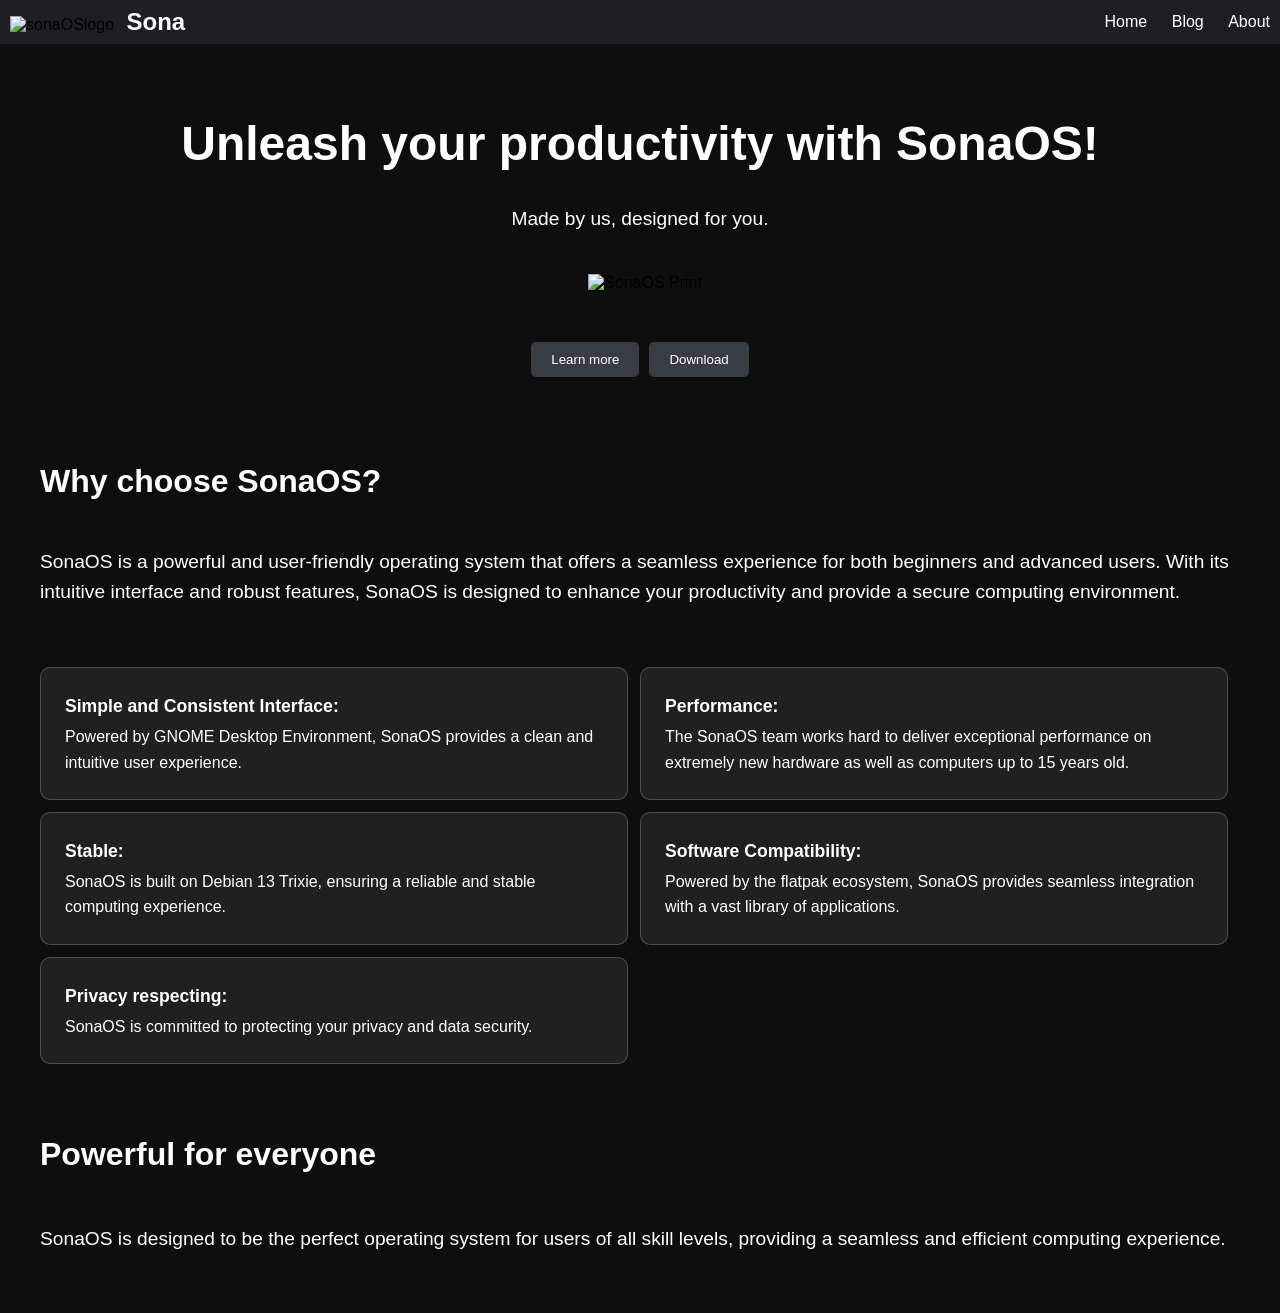
==== index.html @ b45c2bbd "Add files via upload" ====
<!DOCTYPE html>
<html lang="pt-BR">
    <head>
        <title>SonaOS</title>
        <meta charset="UTF-8">
        <meta name="viewport" content="width=device-width, initial-scale=1.0">
        <link rel="icon" href="imgs/sonaOStitle.png" type="image/png">
        <link rel="stylesheet" href="SonaOS.css">
    </head>
    <body>
        <header class="navbar">
            <div class="logo">
                <img src="imgs/sonaOStitle.png" alt="sonaOSlogo" width="32" height="32">
                <span>Sona</span>
            </div>
            <nav class="menu">
                <a href="#">Home</a>
                <a href="#">Blog</a>
                <a href="#">About</a>
            </nav>
        </header>
        <h1>Unleash your productivity with SonaOS!</h1>
        <p class="centered">Made by us, designed for you.</p>
        <div>
            <img src="imgs/sonaOSprint.png" alt="SonaOS Print" width="1280" height="720">
        </div>
        <div class="button-container">
            <button>Learn more</button>
            <button>Download</button>
        </div>
        <div>
            <h2>Why choose SonaOS?</h2>
            <p>SonaOS is a powerful and user-friendly operating system that offers a seamless experience for both beginners and advanced users. With its intuitive interface and robust features, SonaOS is designed to enhance your productivity and provide a secure computing environment.</p>
            <ul>
                <li><strong>Simple and Consistent Interface:</strong> Powered by GNOME Desktop Environment, SonaOS provides a clean and intuitive user experience.</li>
                <li><strong>Performance:</strong> The SonaOS team works hard to deliver exceptional performance on extremely new hardware as well as computers up to 15 years old.</li>
                <li><strong>Stable:</strong> SonaOS is built on Debian 13 Trixie, ensuring a reliable and stable computing experience.</li>
                <li><strong>Software Compatibility:</strong> Powered by the flatpak ecosystem, SonaOS provides seamless integration with a vast library of applications.</li>
                <li><strong>Privacy respecting:</strong> SonaOS is committed to protecting your privacy and data security.</li>
            </ul>
        </div>
        <h3>Powerful for everyone</h3>
        <p>SonaOS is designed to be the perfect operating system for users of all skill levels, providing a seamless and efficient computing experience.</p>
    </body>
    <script src="SonaOS.js"></script>
</html>
---- SonaOS.css ----
body {
                font-family:  Arial, sans-serif;
                margin: 0;
                padding: 20px;
                background-color: #0f0e0e;
                align-items: center;
                display: flex;
                flex-direction: column;
                justify-content: flex-start;
            }
            .navbar {
                background-color: #1d2023;
                padding: 10px;
                position: fixed; top: 0;
                display: flex;
                justify-content: space-between;
                align-items: center;
                width: 100%;
            }
            header {
                background-color: #1d2023;
                padding: 10px 20px;
                display: flex;
                justify-content: space-between;
                align-items: center;
                width: 100%;
            }
            img {
                margin-left: 10px;
            }
            span {
                color: #ffffff;
                font-size: 1.5em;
                font-weight: bold;
                margin-left: 8px;
            }
            a[href] {
                color: #ffffff;
                text-decoration: none;
                margin: 0 10px;
            }
            h1 {
                color: #ffffff;
                font-size: 3em;
                margin-top: 2em;
                margin-bottom: 0.2em;
            }
            p {
                color: #ffffff;
                line-height: 1.6;
                font-size: 1.2em;
                margin-top: 0.2em;
                align-self: center;
            }
            .centered {
                align-self: center;
            }
            button {
                background-color: #383d43;
                color: white;
                border: none;
                padding: 10px 20px;
                margin: 50px 5px;
                cursor: pointer;
                border-radius: 5px;
            }
            button:hover {
                background-color: hsl(204, 5%, 18%);
            }
            .button-container {
                display: flex;
            }
            h2 {
                color: #ffffff;
                font-size: 2em;
                margin-top: 0.5em;
                margin-bottom: 0.2em;
                padding:20px;
            }
            h2 + p {
                margin-top: 0.2em;
            }
            p {
                color: #ffffff;
                line-height: 1.6;
                font-size: 1.2em;
                margin-top: 0.2em;
                padding: 20px;
            }
            ul {
                color: #ffffff;
                line-height: 1.6;
                margin-top: 0.5em;
                padding: 20px;
                list-style: none;
                display: flex;
                flex-wrap: wrap;
                gap: 12px;
            }
            li {
                background: rgba(255,255,255,0.08);
                border: 1px solid rgba(255,255,255,0.2);
                border-radius: 10px;
                padding: 24px;
                margin: 0;
                display: flex;
                flex-direction: column;
                width: calc(50% - 12px);
                min-width: 280px;
                box-sizing: border-box;
            }
            li strong {
                display: block;
                font-size: 1.1em;
                margin-bottom: 0.2em;
            }
            li p {
                margin: 1em 0 0;
                font-size: 1em;
                line-height: 1.5;
            }
            h3 {
                color: #ffffff;
                font-size: 2em;
                margin-top: 0.5em;
                margin-bottom: 0.2em;
                align-self: flex-start;
                padding: 20px;
            }
            p {
                color: #ffffff;
                line-height: 1.6;
                font-size: 1.2em;
                margin-top: 0.2em;
                align-self: flex-start;
            }
            .logo span {
                line-height: 1;
            }

            /* ========== JAVASCRIPT STYLES ========== */

            /* Hamburger Menu */
            .hamburger {
                display: none;
                background: none;
                border: none;
                color: white;
                font-size: 1.5em;
                cursor: pointer;
                padding: 5px 10px;
            }

            .hamburger:hover {
                background-color: rgba(255, 255, 255, 0.1);
                border-radius: 5px;
            }

            /* Menu Mobile */
            @media (max-width: 768px) {
                .hamburger {
                    display: block;
                }

                .menu {
                    position: absolute;
                    top: 50px;
                    right: 0;
                    background-color: #1d2023;
                    flex-direction: column;
                    width: 100%;
                    text-align: center;
                    display: none;
                }

                .menu.active {
                    display: flex;
                    border-top: 1px solid rgba(255, 255, 255, 0.1);
                }

                .menu a {
                    padding: 12px 0;
                    border-bottom: 1px solid rgba(255, 255, 255, 0.1);
                }
            }

            /* Navbar Smooth Transition */
            .navbar {
                transition: transform 0.3s ease-in-out;
                z-index: 1000;
            }

            /* Ripple Effect nos Botões */
            button {
                position: relative;
                overflow: hidden;
            }

            .ripple {
                position: absolute;
                border-radius: 50%;
                background: rgba(255, 255, 255, 0.5);
                transform: scale(0);
                animation: ripple-animation 0.6s ease-out;
                pointer-events: none;
            }

            @keyframes ripple-animation {
                to {
                    transform: scale(4);
                    opacity: 0;
                }
            }

            /* Smooth Transitions */
            * {
                scroll-behavior: smooth;
            }

            /* Theme Variables */
            :root {
                --bg-color: #0f0e0e;
                --text-color: #ffffff;
            }
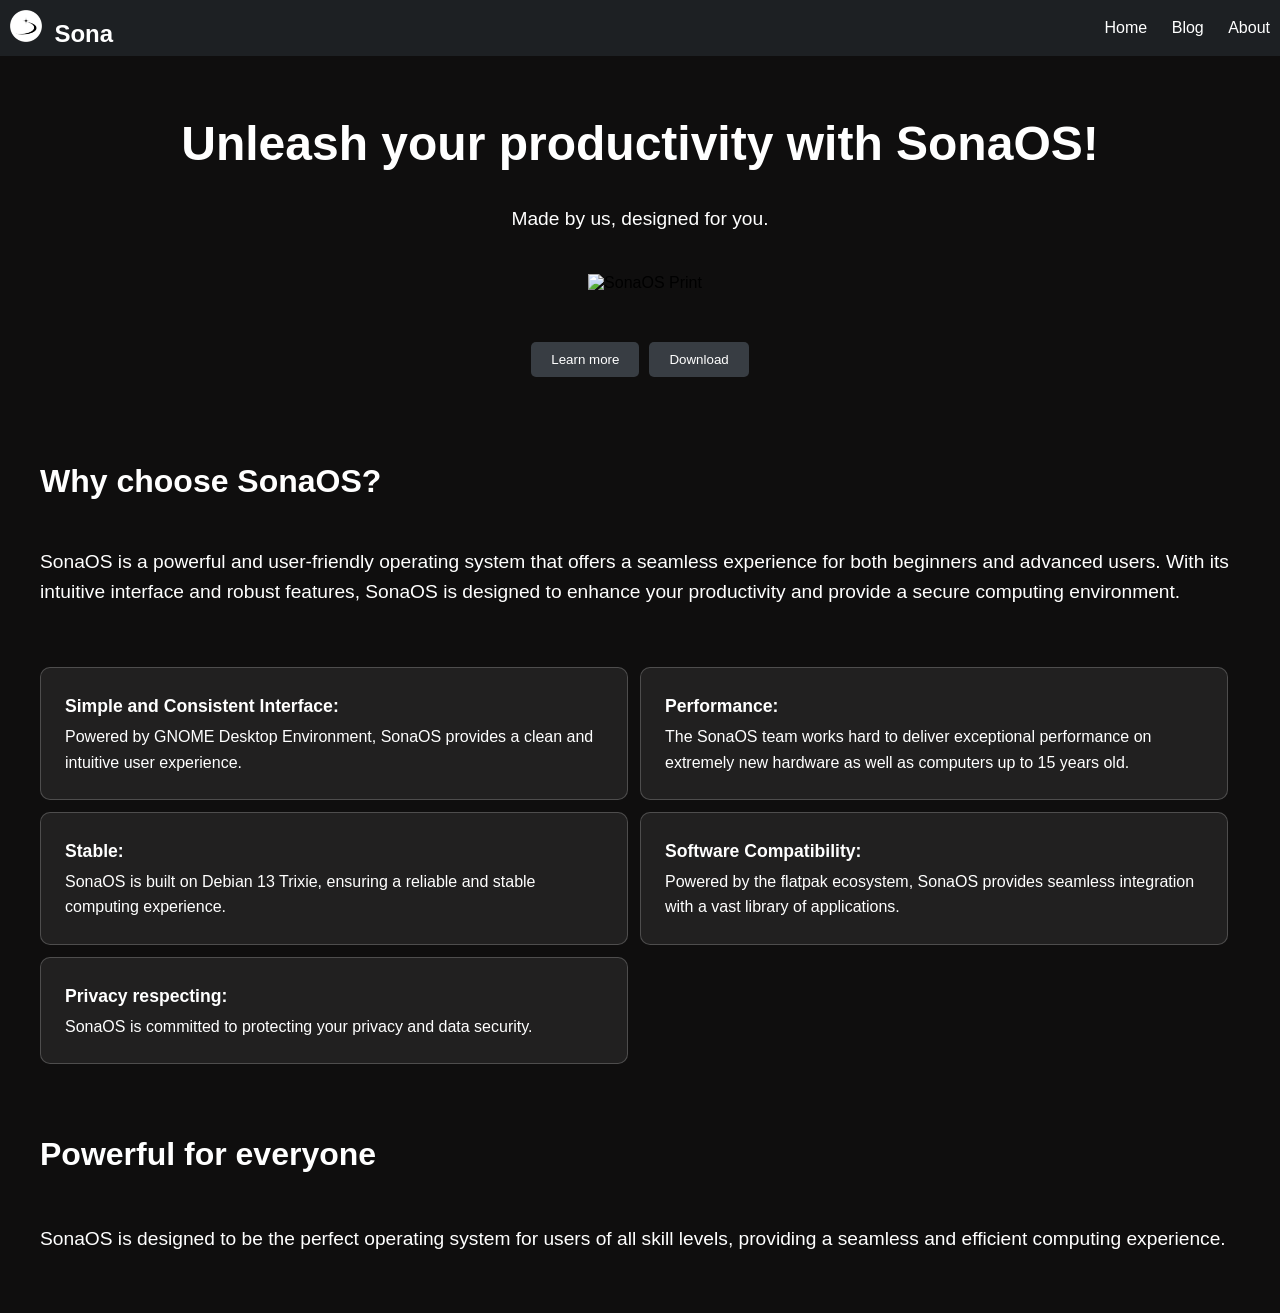
==== commit e54d65f7: "Add files via upload" ====
--- a/index.html
+++ b/index.html
@@ -4,13 +4,13 @@
         <title>SonaOS</title>
         <meta charset="UTF-8">
         <meta name="viewport" content="width=device-width, initial-scale=1.0">
-        <link rel="icon" href="imgs/sonaOStitle.png" type="image/png">
+        <link rel="icon" href="sonaOStitle.png" type="image/png">
         <link rel="stylesheet" href="SonaOS.css">
     </head>
     <body>
         <header class="navbar">
             <div class="logo">
-                <img src="imgs/sonaOStitle.png" alt="sonaOSlogo" width="32" height="32">
+                <img src="sonaOStitle.png" alt="sonaOSlogo" width="32" height="32">
                 <span>Sona</span>
             </div>
             <nav class="menu">
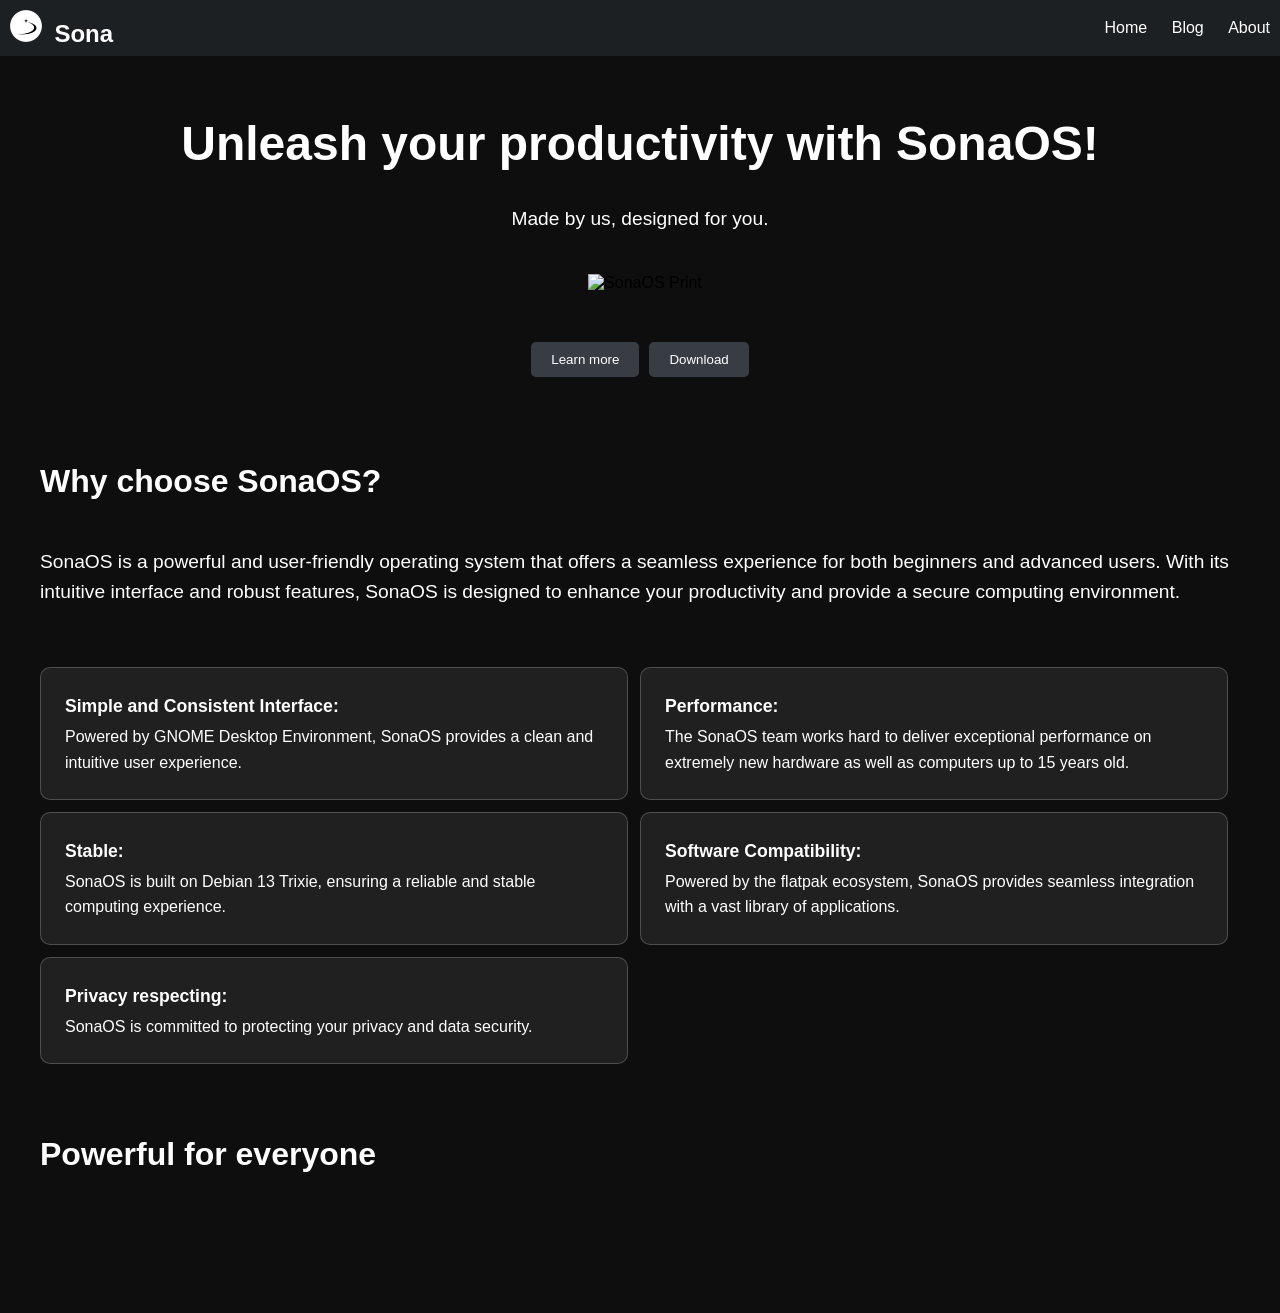
==== commit 1896cb48: "Change image size for SonaOS Updated image dimensions for SonaOS print." ====
--- a/index.html
+++ b/index.html
@@ -22,7 +22,7 @@
         <h1>Unleash your productivity with SonaOS!</h1>
         <p class="centered">Made by us, designed for you.</p>
         <div>
-            <img src="imgs/sonaOSprint.png" alt="SonaOS Print" width="1280" height="720">
+            <img src="sonaOSprint.png" alt="SonaOS Print" width="854" height="480">
         </div>
         <div class="button-container">
             <button>Learn more</button>
@@ -43,4 +43,4 @@
         <p>SonaOS is designed to be the perfect operating system for users of all skill levels, providing a seamless and efficient computing experience.</p>
     </body>
     <script src="SonaOS.js"></script>
-</html>+</html>
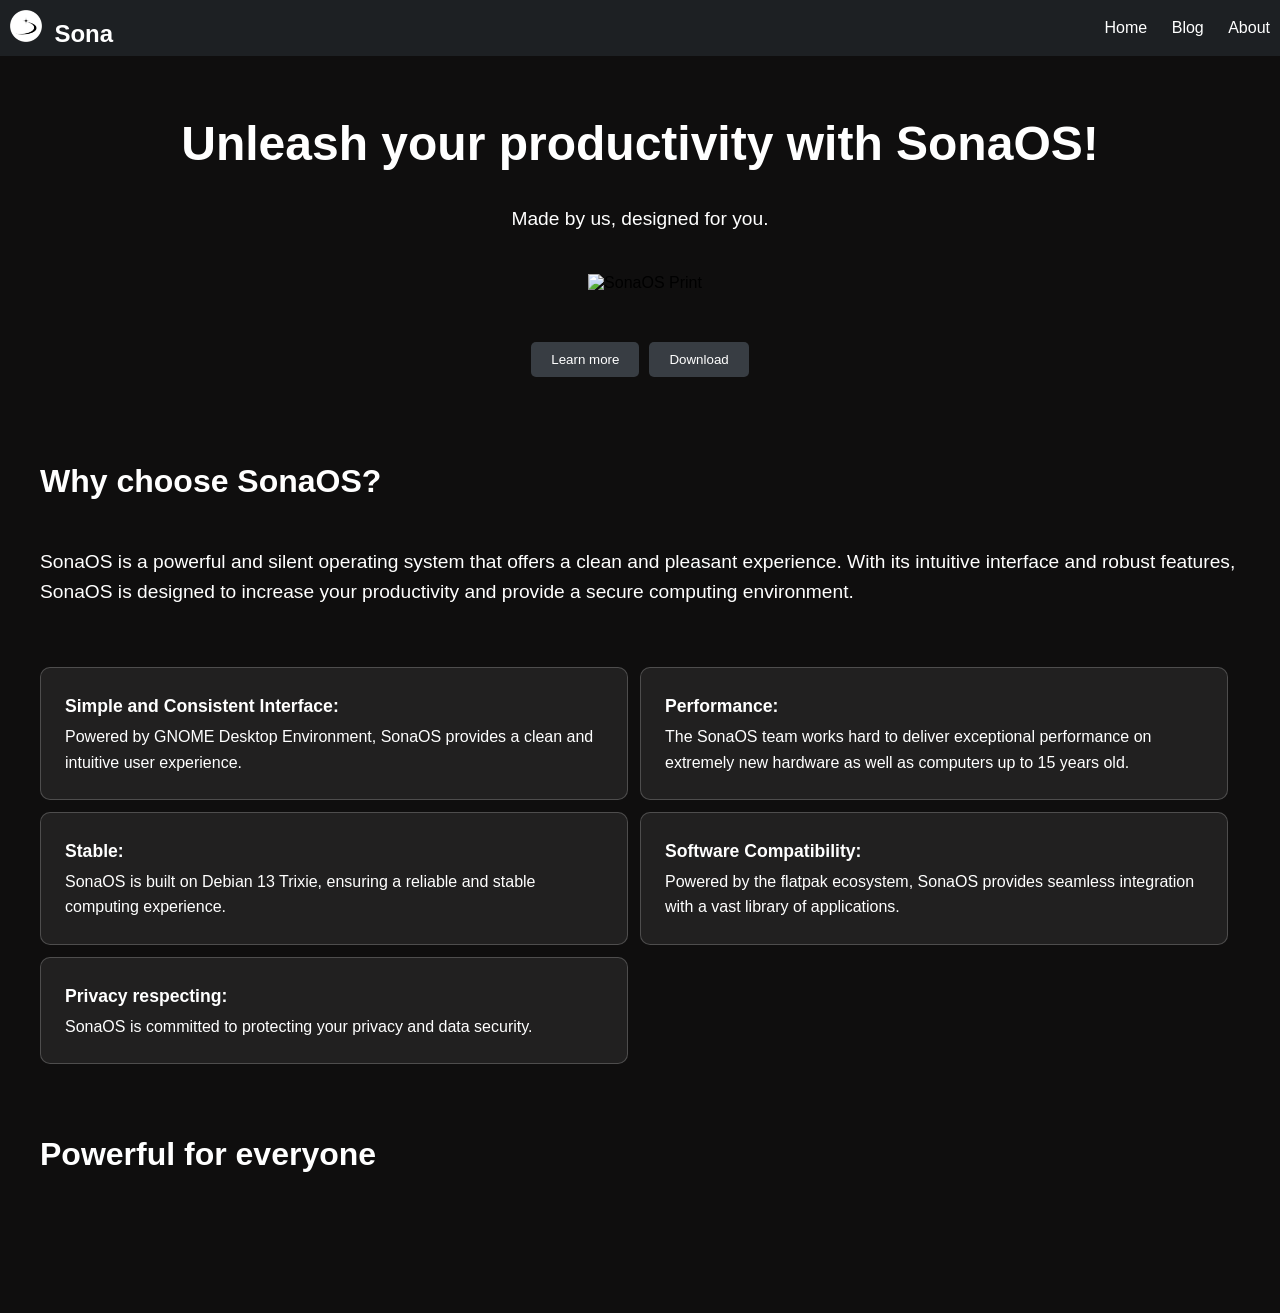
==== commit 2700fae9: "Update description of SonaOS in index.html" ====
--- a/index.html
+++ b/index.html
@@ -30,7 +30,7 @@
         </div>
         <div>
             <h2>Why choose SonaOS?</h2>
-            <p>SonaOS is a powerful and user-friendly operating system that offers a seamless experience for both beginners and advanced users. With its intuitive interface and robust features, SonaOS is designed to enhance your productivity and provide a secure computing environment.</p>
+            <p>SonaOS is a powerful and silent operating system that offers a clean and pleasant experience. With its intuitive interface and robust features, SonaOS is designed to increase your productivity and provide a secure computing environment.</p>
             <ul>
                 <li><strong>Simple and Consistent Interface:</strong> Powered by GNOME Desktop Environment, SonaOS provides a clean and intuitive user experience.</li>
                 <li><strong>Performance:</strong> The SonaOS team works hard to deliver exceptional performance on extremely new hardware as well as computers up to 15 years old.</li>
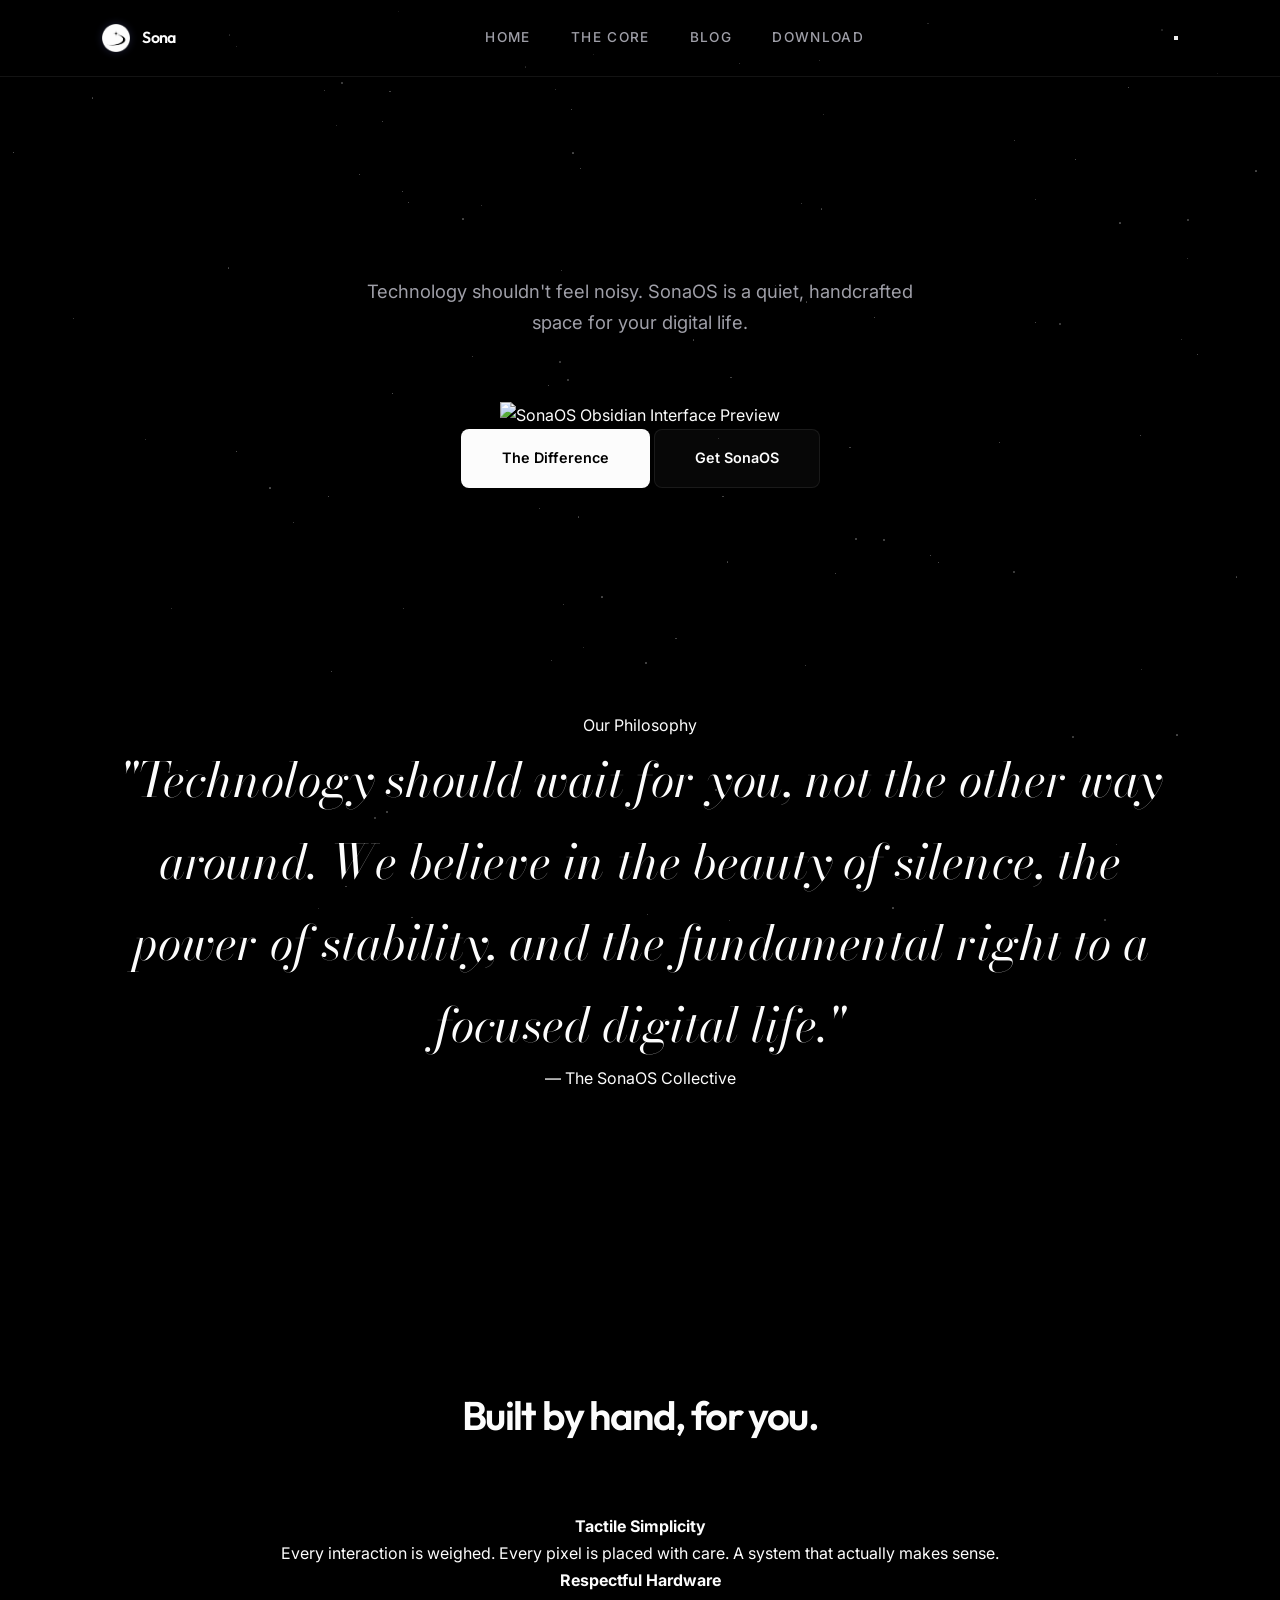
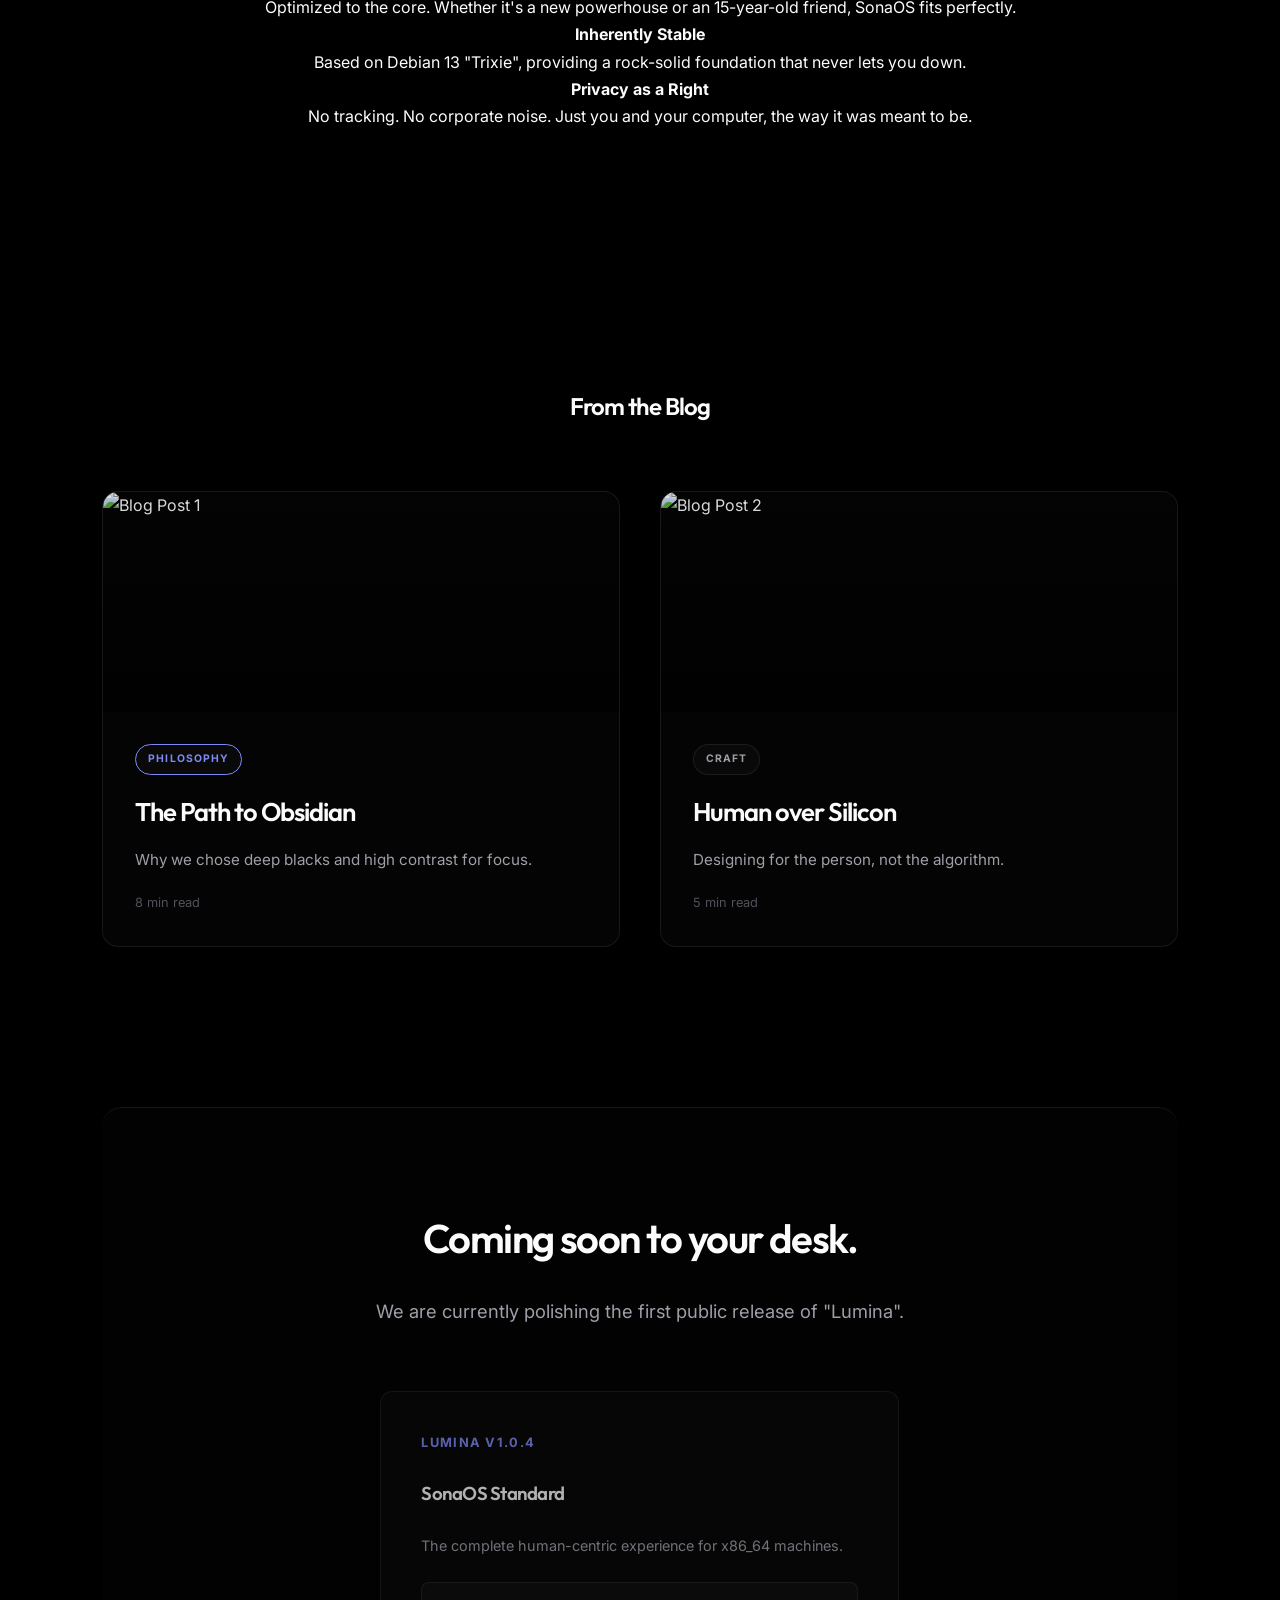
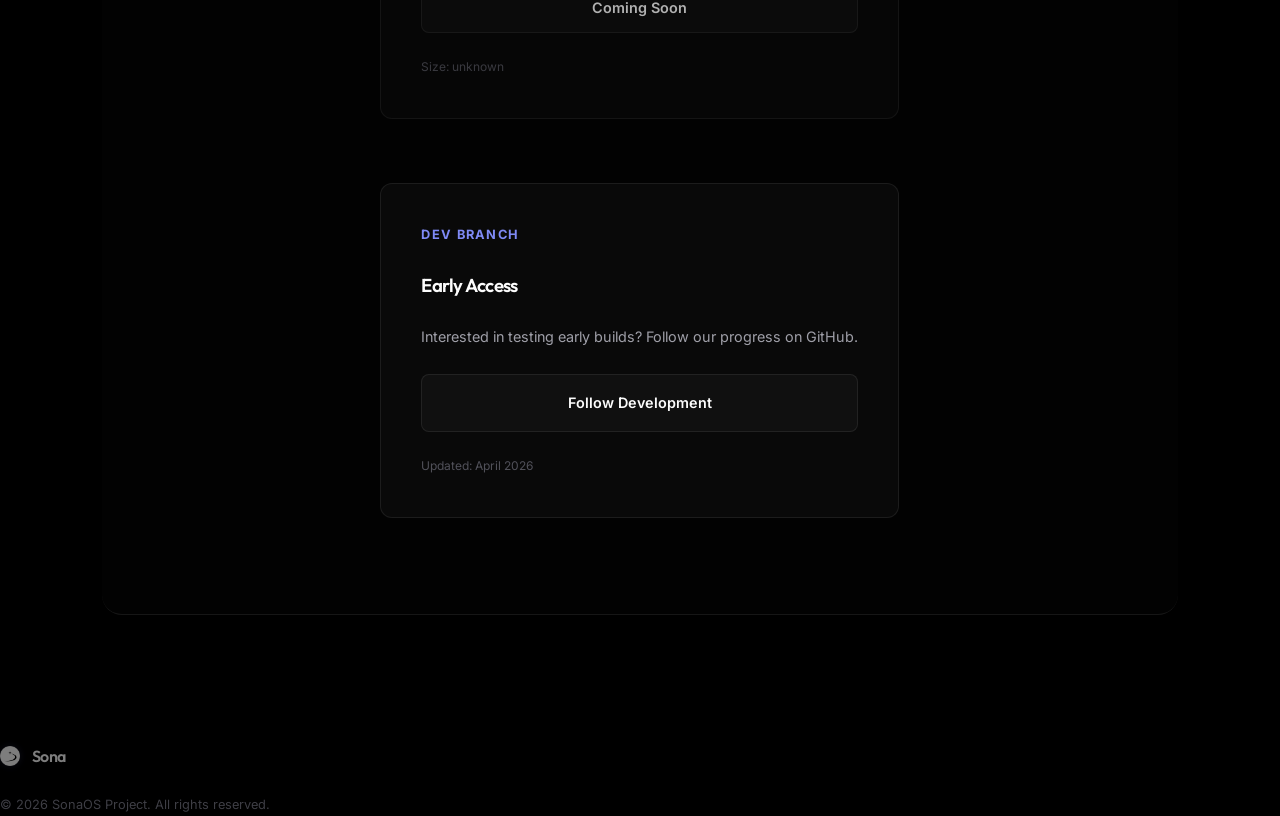
==== commit 62cd027d: "Add files via upload" ====
--- a/index.html
+++ b/index.html
@@ -1,46 +1,157 @@
 <!DOCTYPE html>
-<html lang="pt-BR">
-    <head>
-        <title>SonaOS</title>
-        <meta charset="UTF-8">
-        <meta name="viewport" content="width=device-width, initial-scale=1.0">
-        <link rel="icon" href="sonaOStitle.png" type="image/png">
-        <link rel="stylesheet" href="SonaOS.css">
-    </head>
-    <body>
-        <header class="navbar">
-            <div class="logo">
-                <img src="sonaOStitle.png" alt="sonaOSlogo" width="32" height="32">
-                <span>Sona</span>
+<html lang="en">
+
+<head>
+    <meta charset="UTF-8">
+    <meta name="viewport" content="width=device-width, initial-scale=1.0">
+    <title>SonaOS | Obsidian Grade Digital Experience</title>
+    <meta name="description"
+        content="SonaOS: A handcrafted, human-centric operating system for the discerning professional. Deeply stable, deeply black.">
+
+    <!-- Favicon -->
+    <link rel="icon" href="sonaOStitle.png" type="image/png">
+
+    <!-- Styles -->
+    <link rel="stylesheet" href="SonaOS.css">
+</head>
+
+<body>
+    <div class="page-overlay"></div>
+    <div class="starfield"></div>
+
+    <header class="navbar">
+        <a href="index.html" class="logo">
+            <img src="sonaOStitle.png" alt="SonaOS Logo">
+            <span>Sona</span>
+        </a>
+        <nav class="menu">
+            <a href="index.html">Home</a>
+            <a href="#about">The Core</a>
+            <a href="blog.html">Blog</a>
+            <a href="#downloads">Download</a>
+        </nav>
+    </header>
+
+    <main>
+        <section class="hero reveal">
+            <h1>Obsidian levels of focus.</h1>
+            <p class="centered">Technology shouldn't feel noisy. SonaOS is a quiet, handcrafted space for your digital
+                life.</p>
+
+            <div class="hero-image-container">
+                <img src="sonaOSprint.png" alt="SonaOS Obsidian Interface Preview" width="854" height="480">
             </div>
-            <nav class="menu">
-                <a href="#">Home</a>
-                <a href="#">Blog</a>
-                <a href="#">About</a>
-            </nav>
-        </header>
-        <h1>Unleash your productivity with SonaOS!</h1>
-        <p class="centered">Made by us, designed for you.</p>
-        <div>
-            <img src="sonaOSprint.png" alt="SonaOS Print" width="854" height="480">
+
+            <div class="button-container">
+                <div class="btn-group">
+                    <a href="#about" class="btn primary">The Difference</a>
+                    <a href="#downloads" class="btn secondary">Get SonaOS</a>
+                </div>
+            </div>
+        </section>
+
+        <section class="manifesto reveal" id="manifesto">
+            <span class="manifesto-tag">Our Philosophy</span>
+            <div class="manifesto-text">
+                "Technology should wait for you, not the other way around. We believe in the beauty of silence, the
+                power of stability, and the fundamental right to a focused digital life."
+            </div>
+            <div class="signature">— The SonaOS Collective</div>
+        </section>
+
+        <section class="features-container reveal" id="about">
+            <h2 style="font-size: 2.5rem; text-align: center; margin-bottom: 4rem;">Built by hand, for you.</h2>
+            <ul class="features-grid" style="list-style: none;">
+                <li class="feature-card">
+                    <strong>Tactile Simplicity</strong>
+                    <p>Every interaction is weighed. Every pixel is placed with care. A system that actually makes
+                        sense.</p>
+                </li>
+                <li class="feature-card">
+                    <strong>Respectful Hardware</strong>
+                    <p>Optimized to the core. Whether it's a new powerhouse or an 15-year-old friend, SonaOS fits
+                        perfectly.</p>
+                </li>
+                <li class="feature-card">
+                    <strong>Inherently Stable</strong>
+                    <p>Based on Debian 13 "Trixie", providing a rock-solid foundation that never lets you down.</p>
+                </li>
+                <li class="feature-card">
+                    <strong>Privacy as a Right</strong>
+                    <p>No tracking. No corporate noise. Just you and your computer, the way it was meant to be.</p>
+                </li>
+            </ul>
+        </section>
+
+        <section class="reveal">
+            <h2 style="text-align: center; margin-bottom: 4rem;">From the Blog</h2>
+            <div class="blog-grid">
+                <a href="blog.html" class="blog-card">
+                    <div class="blog-img">
+                        <img src="sonaOSprint.png" alt="Blog Post 1">
+                    </div>
+                    <div class="blog-card-content">
+                        <div class="chip-container">
+                            <span class="chip featured">Philosophy</span>
+                        </div>
+                        <h3 class="blog-title">The Path to Obsidian</h3>
+                        <p class="blog-excerpt">Why we chose deep blacks and high contrast for focus.</p>
+                        <div class="reading-time">8 min read</div>
+                    </div>
+                </a>
+                <a href="blog.html" class="blog-card">
+                    <div class="blog-img">
+                        <img src="sonaOSprint.png" alt="Blog Post 2">
+                    </div>
+                    <div class="blog-card-content">
+                        <div class="chip-container">
+                            <span class="chip">Craft</span>
+                        </div>
+                        <h3 class="blog-title">Human over Silicon</h3>
+                        <p class="blog-excerpt">Designing for the person, not the algorithm.</p>
+                        <div class="reading-time">5 min read</div>
+                    </div>
+                </a>
+            </div>
+        </section>
+        <section class="download-section reveal" id="downloads">
+            <h2 style="font-size: 2.5rem; margin-bottom: 1.5rem;">Coming soon to your desk.</h2>
+            <p class="centered" style="margin-bottom: 0;">We are currently polishing the first public release of
+                "Lumina".</p>
+
+            <div class="download-info-grid">
+                <div class="download-card coming-soon">
+                    <span class="version-badge">Lumina v1.0.4</span>
+                    <h3>SonaOS Standard</h3>
+                    <p style="color: var(--text-secondary); font-size: 0.9rem;">The complete human-centric experience
+                        for x86_64 machines.</p>
+                    <button class="btn secondary" disabled>Coming Soon</button>
+                    <div style="font-size: 0.75rem; color: var(--text-muted); margin-top: auto;">Size: unknown</div>
+                </div>
+
+                <div class="download-card">
+                    <span class="version-badge">Dev Branch</span>
+                    <h3>Early Access</h3>
+                    <p style="color: var(--text-secondary); font-size: 0.9rem;">Interested in testing early builds?
+                        Follow our progress on GitHub.</p>
+                    <a href="https://github.com/astr-os" class="btn secondary">Follow Development</a>
+                    <div style="font-size: 0.75rem; color: var(--text-muted); margin-top: auto;">Updated: April 2026
+                    </div>
+                </div>
+            </div>
+        </section>
+    </main>
+
+    <footer>
+        <div class="logo" style="opacity: 0.5;">
+            <img src="sonaOStitle.png" alt="SonaOS" style="width: 20px;">
+            <span>Sona</span>
         </div>
-        <div class="button-container">
-            <button>Learn more</button>
-            <button>Download</button>
-        </div>
-        <div>
-            <h2>Why choose SonaOS?</h2>
-            <p>SonaOS is a powerful and silent operating system that offers a clean and pleasant experience. With its intuitive interface and robust features, SonaOS is designed to increase your productivity and provide a secure computing environment.</p>
-            <ul>
-                <li><strong>Simple and Consistent Interface:</strong> Powered by GNOME Desktop Environment, SonaOS provides a clean and intuitive user experience.</li>
-                <li><strong>Performance:</strong> The SonaOS team works hard to deliver exceptional performance on extremely new hardware as well as computers up to 15 years old.</li>
-                <li><strong>Stable:</strong> SonaOS is built on Debian 13 Trixie, ensuring a reliable and stable computing experience.</li>
-                <li><strong>Software Compatibility:</strong> Powered by the flatpak ecosystem, SonaOS provides seamless integration with a vast library of applications.</li>
-                <li><strong>Privacy respecting:</strong> SonaOS is committed to protecting your privacy and data security.</li>
-            </ul>
-        </div>
-        <h3>Powerful for everyone</h3>
-        <p>SonaOS is designed to be the perfect operating system for users of all skill levels, providing a seamless and efficient computing experience.</p>
-    </body>
+        <p style="margin-top: 1.5rem; color: #3f3f46; font-size: 0.8rem;">&copy; 2026 SonaOS Project. All rights
+            reserved.</p>
+    </footer>
+
     <script src="SonaOS.js"></script>
-</html>
+</body>
+
+</html>
--- a/SonaOS.css
+++ b/SonaOS.css
@@ -1,224 +1,405 @@
+@import url('https://fonts.googleapis.com/css2?family=Bodoni+Moda:ital,opsz,wght@0,6..96,400..900;1,6..96,400..900&family=Inter:wght@300;400;500;600&family=Outfit:wght@400;500;600;700&display=swap');
+
+:root {
+    --bg-primary: #000000;
+    --bg-secondary: #050505;
+    --surface: #0a0a0a;
+    --border: rgba(255, 255, 255, 0.08);
+    --accent: #818cf8;
+    /* Indigo */
+    --accent-glow: rgba(129, 140, 248, 0.2);
+    --text-primary: #ffffff;
+    --text-secondary: #a1a1aa;
+    --text-muted: #52525b;
+    --transition: all 0.8s cubic-bezier(0.16, 1, 0.3, 1);
+}
+
+* {
+    margin: 0;
+    padding: 0;
+    box-sizing: border-box;
+    scroll-behavior: smooth;
+}
+
 body {
-                font-family:  Arial, sans-serif;
-                margin: 0;
-                padding: 20px;
-                background-color: #0f0e0e;
-                align-items: center;
-                display: flex;
-                flex-direction: column;
-                justify-content: flex-start;
-            }
-            .navbar {
-                background-color: #1d2023;
-                padding: 10px;
-                position: fixed; top: 0;
-                display: flex;
-                justify-content: space-between;
-                align-items: center;
-                width: 100%;
-            }
-            header {
-                background-color: #1d2023;
-                padding: 10px 20px;
-                display: flex;
-                justify-content: space-between;
-                align-items: center;
-                width: 100%;
-            }
-            img {
-                margin-left: 10px;
-            }
-            span {
-                color: #ffffff;
-                font-size: 1.5em;
-                font-weight: bold;
-                margin-left: 8px;
-            }
-            a[href] {
-                color: #ffffff;
-                text-decoration: none;
-                margin: 0 10px;
-            }
-            h1 {
-                color: #ffffff;
-                font-size: 3em;
-                margin-top: 2em;
-                margin-bottom: 0.2em;
-            }
-            p {
-                color: #ffffff;
-                line-height: 1.6;
-                font-size: 1.2em;
-                margin-top: 0.2em;
-                align-self: center;
-            }
-            .centered {
-                align-self: center;
-            }
-            button {
-                background-color: #383d43;
-                color: white;
-                border: none;
-                padding: 10px 20px;
-                margin: 50px 5px;
-                cursor: pointer;
-                border-radius: 5px;
-            }
-            button:hover {
-                background-color: hsl(204, 5%, 18%);
-            }
-            .button-container {
-                display: flex;
-            }
-            h2 {
-                color: #ffffff;
-                font-size: 2em;
-                margin-top: 0.5em;
-                margin-bottom: 0.2em;
-                padding:20px;
-            }
-            h2 + p {
-                margin-top: 0.2em;
-            }
-            p {
-                color: #ffffff;
-                line-height: 1.6;
-                font-size: 1.2em;
-                margin-top: 0.2em;
-                padding: 20px;
-            }
-            ul {
-                color: #ffffff;
-                line-height: 1.6;
-                margin-top: 0.5em;
-                padding: 20px;
-                list-style: none;
-                display: flex;
-                flex-wrap: wrap;
-                gap: 12px;
-            }
-            li {
-                background: rgba(255,255,255,0.08);
-                border: 1px solid rgba(255,255,255,0.2);
-                border-radius: 10px;
-                padding: 24px;
-                margin: 0;
-                display: flex;
-                flex-direction: column;
-                width: calc(50% - 12px);
-                min-width: 280px;
-                box-sizing: border-box;
-            }
-            li strong {
-                display: block;
-                font-size: 1.1em;
-                margin-bottom: 0.2em;
-            }
-            li p {
-                margin: 1em 0 0;
-                font-size: 1em;
-                line-height: 1.5;
-            }
-            h3 {
-                color: #ffffff;
-                font-size: 2em;
-                margin-top: 0.5em;
-                margin-bottom: 0.2em;
-                align-self: flex-start;
-                padding: 20px;
-            }
-            p {
-                color: #ffffff;
-                line-height: 1.6;
-                font-size: 1.2em;
-                margin-top: 0.2em;
-                align-self: flex-start;
-            }
-            .logo span {
-                line-height: 1;
-            }
-
-            /* ========== JAVASCRIPT STYLES ========== */
-
-            /* Hamburger Menu */
-            .hamburger {
-                display: none;
-                background: none;
-                border: none;
-                color: white;
-                font-size: 1.5em;
-                cursor: pointer;
-                padding: 5px 10px;
-            }
-
-            .hamburger:hover {
-                background-color: rgba(255, 255, 255, 0.1);
-                border-radius: 5px;
-            }
-
-            /* Menu Mobile */
-            @media (max-width: 768px) {
-                .hamburger {
-                    display: block;
-                }
-
-                .menu {
-                    position: absolute;
-                    top: 50px;
-                    right: 0;
-                    background-color: #1d2023;
-                    flex-direction: column;
-                    width: 100%;
-                    text-align: center;
-                    display: none;
-                }
-
-                .menu.active {
-                    display: flex;
-                    border-top: 1px solid rgba(255, 255, 255, 0.1);
-                }
-
-                .menu a {
-                    padding: 12px 0;
-                    border-bottom: 1px solid rgba(255, 255, 255, 0.1);
-                }
-            }
-
-            /* Navbar Smooth Transition */
-            .navbar {
-                transition: transform 0.3s ease-in-out;
-                z-index: 1000;
-            }
-
-            /* Ripple Effect nos Botões */
-            button {
-                position: relative;
-                overflow: hidden;
-            }
-
-            .ripple {
-                position: absolute;
-                border-radius: 50%;
-                background: rgba(255, 255, 255, 0.5);
-                transform: scale(0);
-                animation: ripple-animation 0.6s ease-out;
-                pointer-events: none;
-            }
-
-            @keyframes ripple-animation {
-                to {
-                    transform: scale(4);
-                    opacity: 0;
-                }
-            }
-
-            /* Smooth Transitions */
-            * {
-                scroll-behavior: smooth;
-            }
-
-            /* Theme Variables */
-            :root {
-                --bg-color: #0f0e0e;
-                --text-color: #ffffff;
-            }+    font-family: 'Inter', sans-serif;
+    background-color: var(--bg-primary);
+    color: var(--text-primary);
+    line-height: 1.7;
+    overflow-x: hidden;
+    background-image: url("data:image/svg+xml,%3Csvg viewBox='0 0 200 200' xmlns='http://www.w3.org/2000/svg'%3%3Cfilter id='noiseFilter'%3%3CfeTurbulence type='fractalNoise' baseFrequency='0.7' numOctaves='4' stitchTiles='stitch'/%3%3C/filter%3%3Crect width='100%25' height='100%25' filter='url(%23noiseFilter)'/%3%3C/svg%3");
+    background-attachment: fixed;
+    opacity: 0.99;
+}
+
+h1,
+h2,
+h3,
+.logo span {
+    font-family: 'Outfit', sans-serif;
+    letter-spacing: -0.04em;
+    font-weight: 600;
+}
+
+/* ========== BACKGROUND ELEMENTS ========== */
+.starfield {
+    position: fixed;
+    top: -5%;
+    left: -5%;
+    width: 110%;
+    height: 110%;
+    pointer-events: none;
+    z-index: -1;
+    overflow: hidden;
+    transition: transform 0.1s ease-out;
+}
+
+.star {
+    position: absolute;
+    background: white;
+    border-radius: 50%;
+    opacity: 0.3;
+    animation: twinkle var(--duration) infinite ease-in-out;
+}
+
+@keyframes twinkle {
+
+    0%,
+    100% {
+        opacity: 0.2;
+        transform: scale(1);
+    }
+
+    50% {
+        opacity: 0.6;
+        transform: scale(1.2);
+    }
+}
+
+.comet {
+    position: absolute;
+    width: 1px;
+    height: 1px;
+    background: #fff;
+    border-radius: 50%;
+    box-shadow: 0 0 8px 1px #fff;
+    opacity: 0;
+    animation: comet-move 10s infinite linear;
+}
+
+@keyframes comet-move {
+    0% {
+        transform: translate(110vw, -10vh) rotate(-45deg);
+        opacity: 0;
+    }
+
+    5% {
+        opacity: 0.6;
+    }
+
+    25% {
+        transform: translate(-10vw, 110vh) rotate(-45deg);
+        opacity: 0;
+    }
+
+    100% {
+        opacity: 0;
+    }
+}
+
+/* ========== NAVBAR ========== */
+.navbar {
+    position: fixed;
+    top: 0;
+    left: 0;
+    width: 100%;
+    padding: 1.5rem 8%;
+    display: flex;
+    justify-content: space-between;
+    align-items: center;
+    background: rgba(0, 0, 0, 0.4);
+    backdrop-filter: blur(20px);
+    -webkit-backdrop-filter: blur(20px);
+    border-bottom: 1px solid var(--border);
+    z-index: 1000;
+    transition: var(--transition);
+}
+
+.logo {
+    display: flex;
+    align-items: center;
+    gap: 0.75rem;
+    text-decoration: none;
+    color: var(--text-primary);
+}
+
+.logo img {
+    width: 28px;
+    filter: drop-shadow(0 0 5px var(--accent-glow));
+}
+
+.menu {
+    display: flex;
+    gap: 2.5rem;
+}
+
+.menu a {
+    color: var(--text-secondary);
+    text-decoration: none;
+    font-weight: 500;
+    font-size: 0.85rem;
+    text-transform: uppercase;
+    letter-spacing: 0.1em;
+    transition: var(--transition);
+}
+
+.menu a:hover {
+    color: var(--text-primary);
+}
+
+/* ========== SECTIONS ========== */
+section {
+    padding: 10rem 8% 6rem;
+    display: flex;
+    flex-direction: column;
+    align-items: center;
+    text-align: center;
+}
+
+h1 {
+    font-size: clamp(3rem, 10vw, 5.5rem);
+    line-height: 0.95;
+    margin-bottom: 2rem;
+    max-width: 1000px;
+    background: linear-gradient(to bottom, #fff 50%, #555 transition);
+    -webkit-background-clip: text;
+    -webkit-text-fill-color: transparent;
+}
+
+p.centered {
+    font-size: 1.15rem;
+    color: var(--text-secondary);
+    max-width: 600px;
+    margin-bottom: 4rem;
+}
+
+/* ========== BLOG CARDS FIX ========== */
+.blog-grid {
+    display: grid;
+    grid-template-columns: repeat(auto-fit, minmax(350px, 1fr));
+    gap: 2.5rem;
+    width: 100%;
+    max-width: 1300px;
+}
+
+.blog-card {
+    background: var(--bg-secondary);
+    border: 1px solid var(--border);
+    border-radius: 16px;
+    overflow: hidden;
+    transition: var(--transition);
+    text-decoration: none;
+    color: inherit;
+    text-align: left;
+    display: flex;
+    flex-direction: column;
+    height: 100%;
+}
+
+.blog-card:hover {
+    border-color: #fff;
+    transform: translateY(-8px);
+}
+
+.blog-img {
+    width: 100%;
+    height: 220px;
+    position: relative;
+    overflow: hidden;
+}
+
+.blog-img img {
+    width: 100%;
+    height: 100%;
+    object-fit: cover;
+    transition: 0.6s ease;
+}
+
+/* Darkening overlay for the "Double UI" screenshots */
+.blog-img::after {
+    content: '';
+    position: absolute;
+    top: 0;
+    left: 0;
+    width: 100%;
+    height: 100%;
+    background: linear-gradient(to bottom, rgba(0, 0, 0, 0.1), rgba(0, 0, 0, 0.6));
+}
+
+.blog-card:hover .blog-img img {
+    transform: scale(1.05);
+}
+
+.blog-card-content {
+    padding: 2rem;
+    display: flex;
+    flex-direction: column;
+    flex-grow: 1;
+    gap: 1.25rem;
+}
+
+.chip-container {
+    display: flex;
+    gap: 0.5rem;
+}
+
+.chip {
+    font-size: 0.65rem;
+    text-transform: uppercase;
+    font-weight: 700;
+    letter-spacing: 0.1em;
+    padding: 0.35rem 0.75rem;
+    border-radius: 100px;
+    background: var(--surface);
+    color: var(--text-secondary);
+    border: 1px solid var(--border);
+}
+
+.chip.featured {
+    border-color: var(--accent);
+    color: var(--accent);
+}
+
+.blog-title {
+    font-size: 1.6rem;
+    color: #fff;
+    line-height: 1.3;
+}
+
+.blog-excerpt {
+    color: var(--text-secondary);
+    font-size: 0.95rem;
+    line-height: 1.6;
+}
+
+.reading-time {
+    margin-top: auto;
+    font-size: 0.8rem;
+    color: var(--text-muted);
+}
+
+/* ========== DOWNLOAD SECTION REFINEMENT ========== */
+.download-section {
+    background: #030303;
+    border-top: 1px solid var(--border);
+    border-bottom: 1px solid var(--border);
+    margin: 4rem 8% 8rem;
+    padding: 6rem 8%;
+    border-radius: 20px;
+    width: 84%;
+}
+
+.download-info-grid {
+    display: grid;
+    grid-template-columns: repeat(auto-fit, minmax(280px, 1fr));
+    gap: 4rem;
+    margin-top: 4rem;
+    text-align: left;
+}
+
+.download-card {
+    background: #0a0a0a;
+    border: 1px solid var(--border);
+    padding: 2.5rem;
+    border-radius: 12px;
+    display: flex;
+    flex-direction: column;
+    gap: 1.5rem;
+}
+
+.download-card.coming-soon {
+    opacity: 0.7;
+}
+
+.version-badge {
+    color: var(--accent);
+    font-weight: 700;
+    font-size: 0.8rem;
+    text-transform: uppercase;
+    letter-spacing: 0.1em;
+}
+
+/* ========== BUTTONS ========== */
+.btn {
+    padding: 1rem 2.5rem;
+    border-radius: 8px;
+    font-family: 'Inter', sans-serif;
+    font-weight: 600;
+    font-size: 0.9rem;
+    cursor: pointer;
+    transition: var(--transition);
+    text-decoration: none;
+    display: inline-flex;
+    align-items: center;
+    justify-content: center;
+    border: 1px solid transparent;
+}
+
+.btn.primary {
+    background: #fff;
+    color: #000;
+}
+
+.btn.primary:hover {
+    transform: translateY(-3px);
+    box-shadow: 0 10px 30px rgba(255, 255, 255, 0.2);
+}
+
+.btn.secondary {
+    background: rgba(255, 255, 255, 0.03);
+    color: #fff;
+    border: 1px solid var(--border);
+}
+
+.btn.secondary:hover {
+    background: rgba(255, 255, 255, 0.08);
+    transform: translateY(-3px);
+}
+
+/* ========== REVEALS ========== */
+.reveal {
+    opacity: 0;
+    transform: translateY(30px);
+    transition: opacity 1.2s cubic-bezier(0.16, 1, 0.3, 1), transform 1.2s cubic-bezier(0.16, 1, 0.3, 1);
+}
+
+.reveal.visible {
+    opacity: 1;
+    transform: translateY(0);
+}
+
+/* ========== OTHER PANELS ========== */
+.manifesto {
+    padding: 8rem 8%;
+    text-align: center;
+}
+
+.manifesto-text {
+    font-family: 'Bodoni Moda', serif;
+    font-size: clamp(1.8rem, 5vw, 3rem);
+    font-style: italic;
+}
+
+@media (max-width: 768px) {
+    .blog-grid {
+        grid-template-columns: 1fr;
+    }
+
+    .download-info-grid {
+        grid-template-columns: 1fr;
+    }
+
+    h1 {
+        font-size: 2.8rem;
+    }
+}
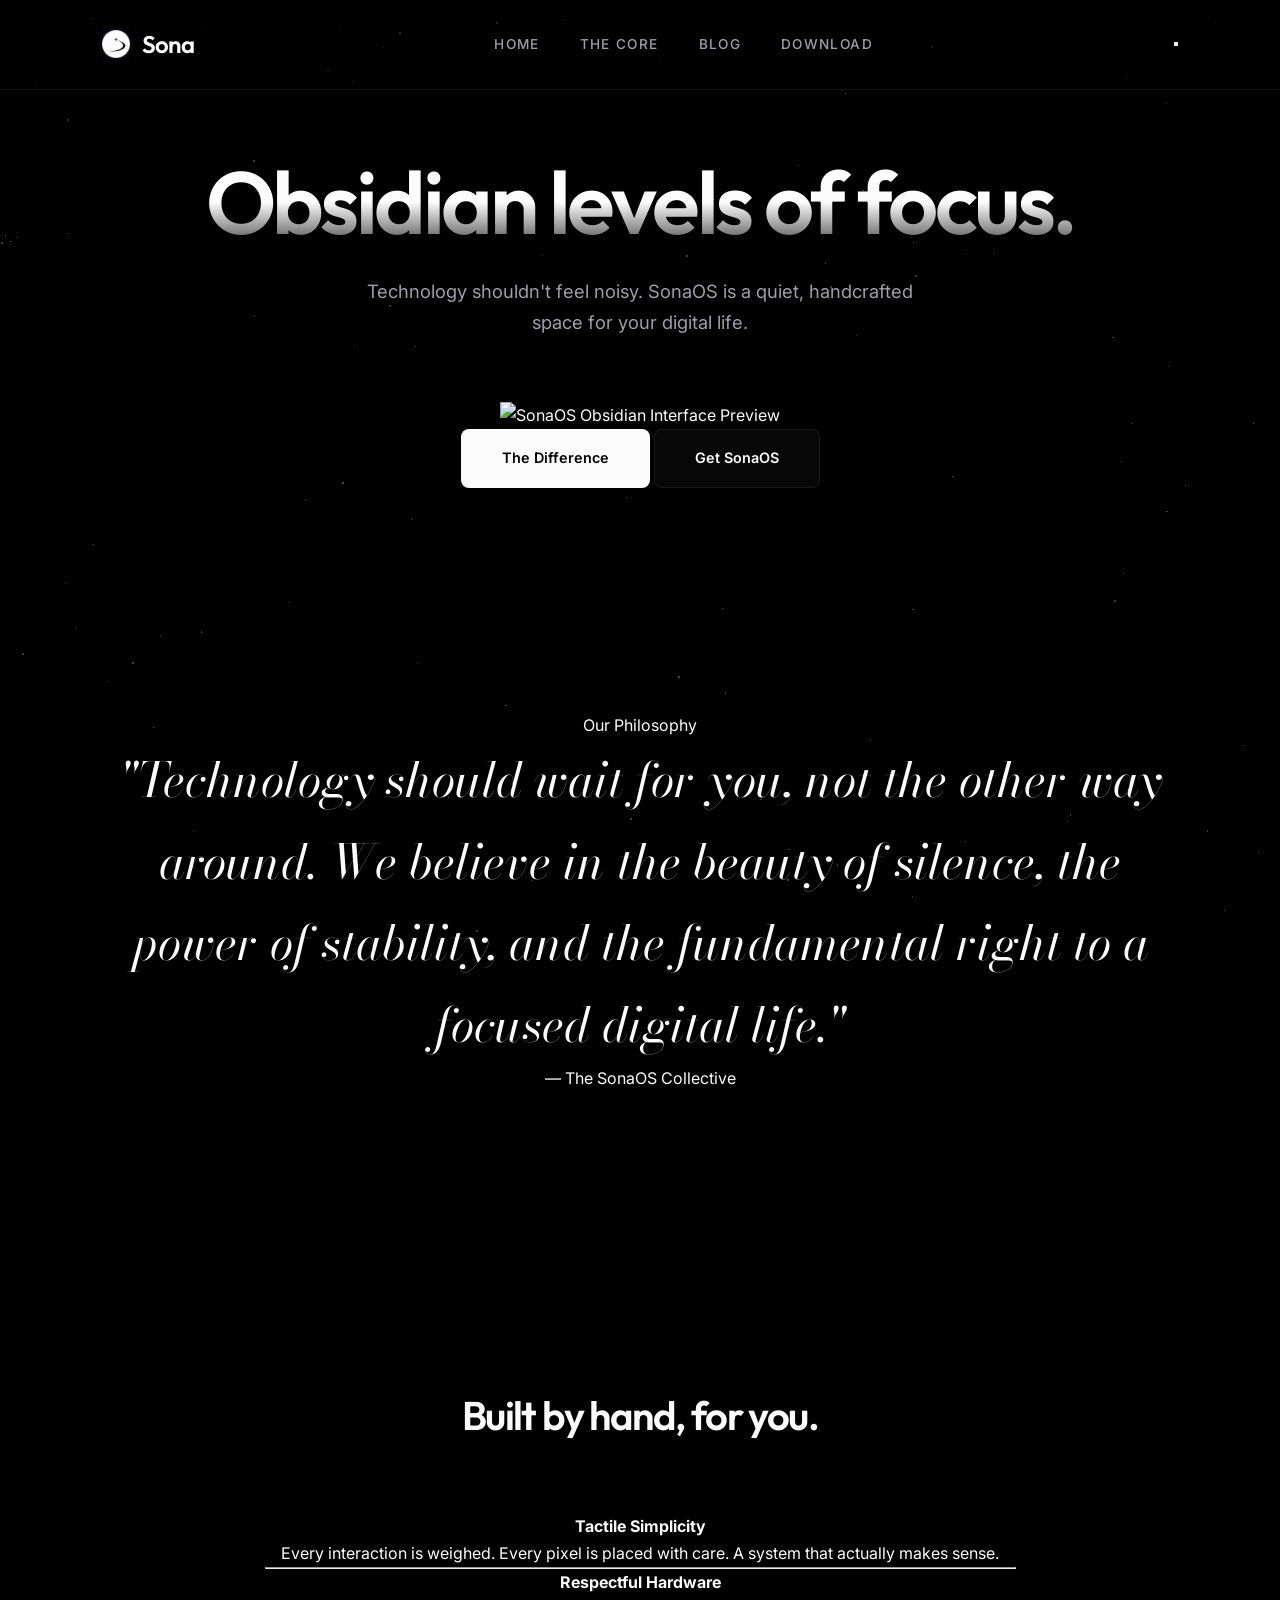
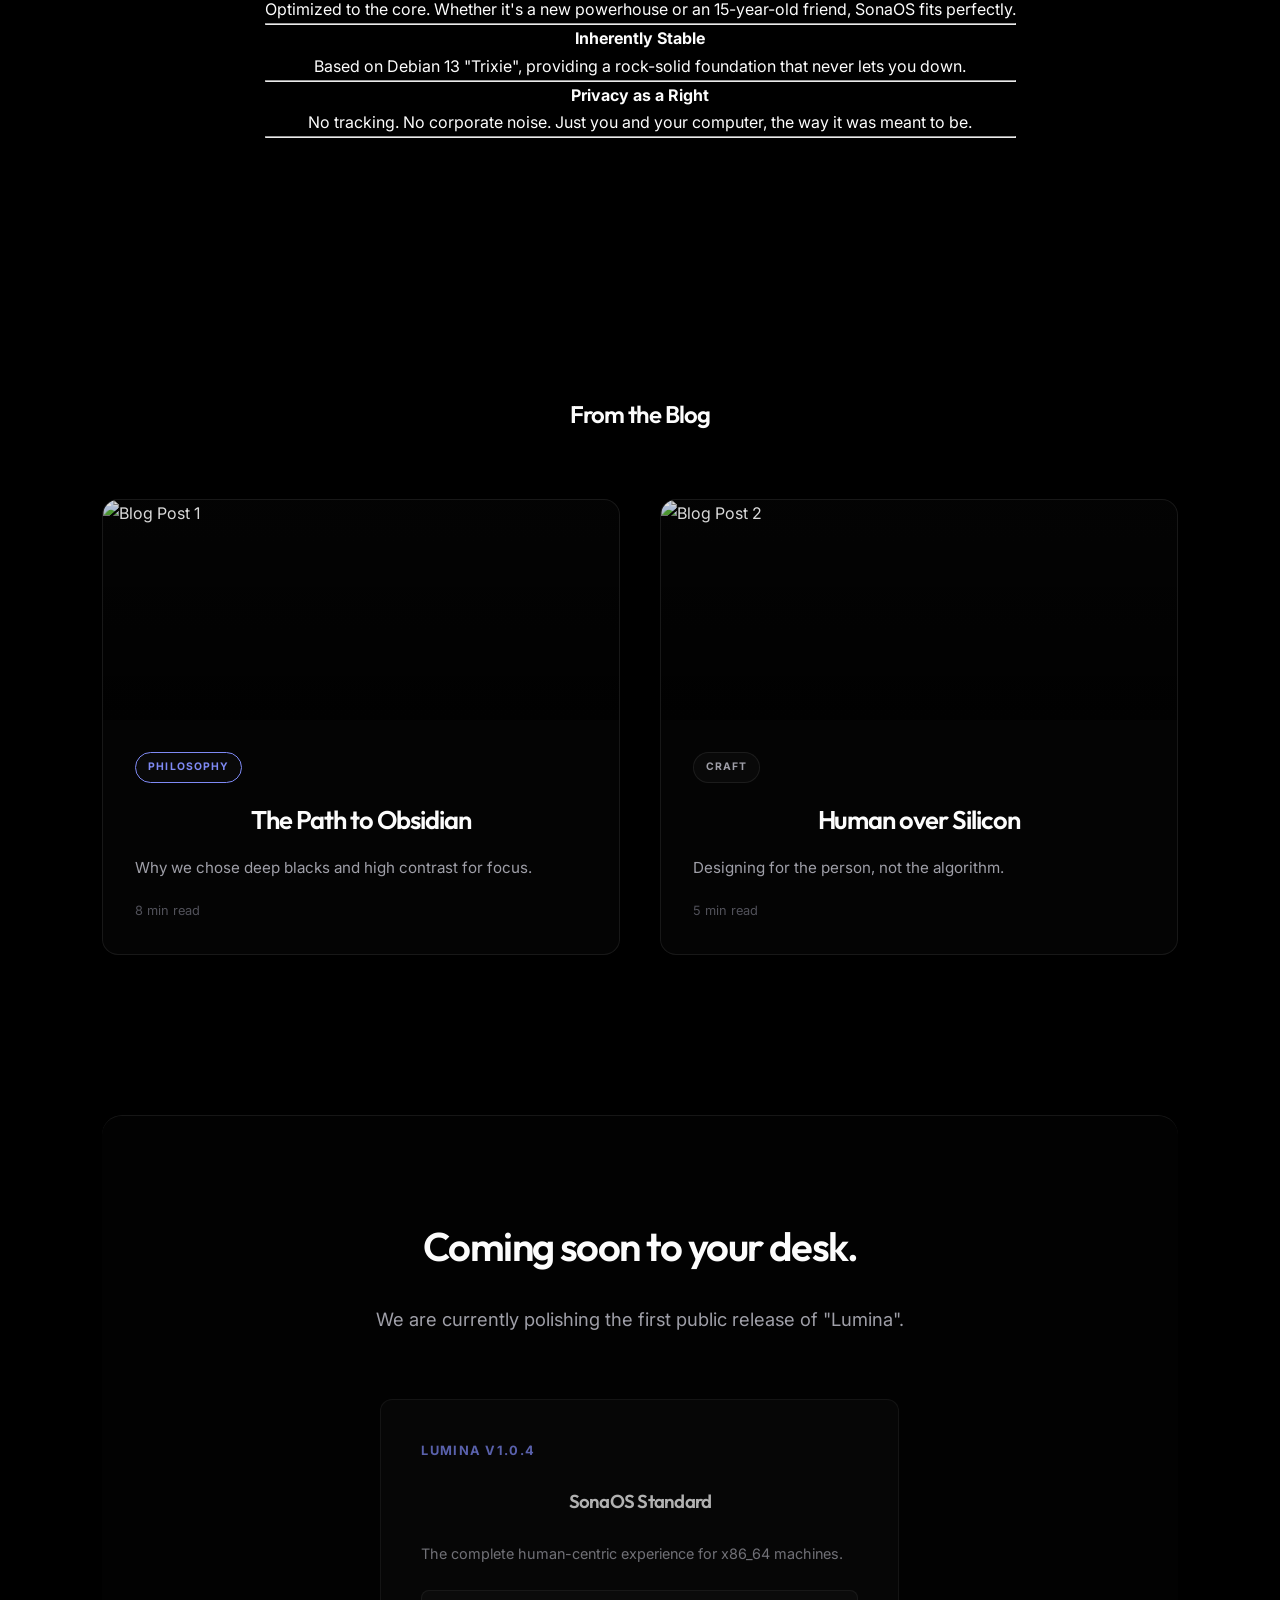
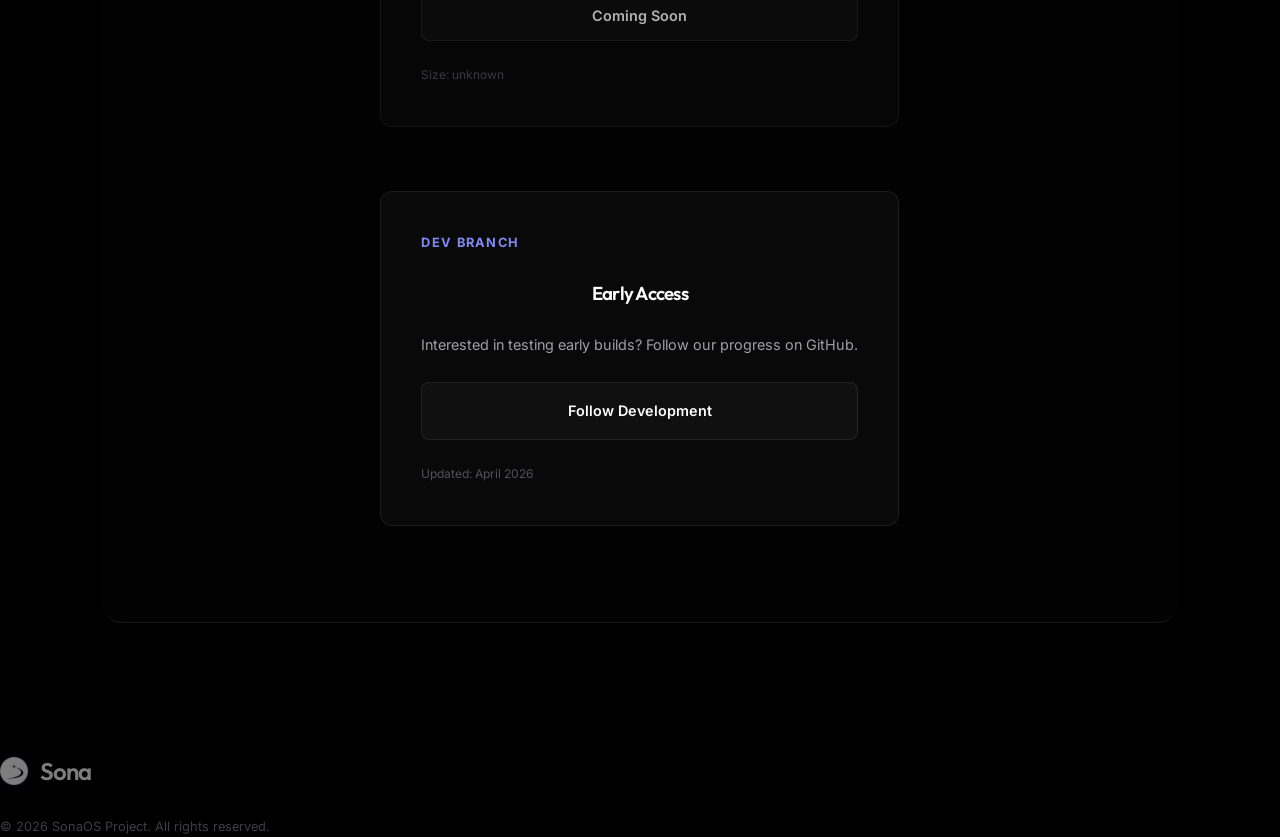
==== commit 7c015b8c: "Add files via upload" ====
--- a/index.html
+++ b/index.html
@@ -67,19 +67,23 @@
                     <p>Every interaction is weighed. Every pixel is placed with care. A system that actually makes
                         sense.</p>
                 </li>
+                <hr>
                 <li class="feature-card">
                     <strong>Respectful Hardware</strong>
                     <p>Optimized to the core. Whether it's a new powerhouse or an 15-year-old friend, SonaOS fits
                         perfectly.</p>
                 </li>
+                <hr>
                 <li class="feature-card">
                     <strong>Inherently Stable</strong>
                     <p>Based on Debian 13 "Trixie", providing a rock-solid foundation that never lets you down.</p>
                 </li>
+                <hr>
                 <li class="feature-card">
                     <strong>Privacy as a Right</strong>
                     <p>No tracking. No corporate noise. Just you and your computer, the way it was meant to be.</p>
                 </li>
+                <hr>
             </ul>
         </section>
 
@@ -144,7 +148,7 @@
 
     <footer>
         <div class="logo" style="opacity: 0.5;">
-            <img src="sonaOStitle.png" alt="SonaOS" style="width: 20px;">
+            <img src="sonaOStitle.png" alt="SonaOS">
             <span>Sona</span>
         </div>
         <p style="margin-top: 1.5rem; color: #3f3f46; font-size: 0.8rem;">&copy; 2026 SonaOS Project. All rights
--- a/SonaOS.css
+++ b/SonaOS.css
@@ -39,9 +39,11 @@
     font-family: 'Outfit', sans-serif;
     letter-spacing: -0.04em;
     font-weight: 600;
-}
-
-/* ========== BACKGROUND ELEMENTS ========== */
+    display: flex;
+    justify-content: center;
+    align-items: center;
+}
+
 .starfield {
     position: fixed;
     top: -5%;
@@ -107,6 +109,16 @@
     }
 }
 
+h1 {
+    font-size: clamp(3rem, 10vw, 5.5rem);
+    line-height: 0.95;
+    margin-bottom: 2rem;
+    max-width: 1000px;
+    background: linear-gradient(to bottom, #fff 50%, #555);
+    -webkit-background-clip: text;
+    -webkit-text-fill-color: transparent;
+}
+
 /* ========== NAVBAR ========== */
 .navbar {
     position: fixed;
@@ -131,11 +143,16 @@
     gap: 0.75rem;
     text-decoration: none;
     color: var(--text-primary);
+    font-size: 1.5rem;
+
 }
 
 .logo img {
     width: 28px;
     filter: drop-shadow(0 0 5px var(--accent-glow));
+    display: flex;
+    justify-content: center;
+    align-items: center;
 }
 
 .menu {
@@ -155,6 +172,16 @@
 
 .menu a:hover {
     color: var(--text-primary);
+}
+
+.footer-nav {
+    display: flex;
+    justify-content: center;
+    gap: 3rem;
+    margin-bottom: 2rem;
+    margin-top: 2rem;
+    text-decoration: none;
+    color: var(--text-secondary);
 }
 
 /* ========== SECTIONS ========== */
@@ -252,6 +279,7 @@
     display: flex;
     gap: 0.5rem;
 }
+
 
 .chip {
     font-size: 0.65rem;
